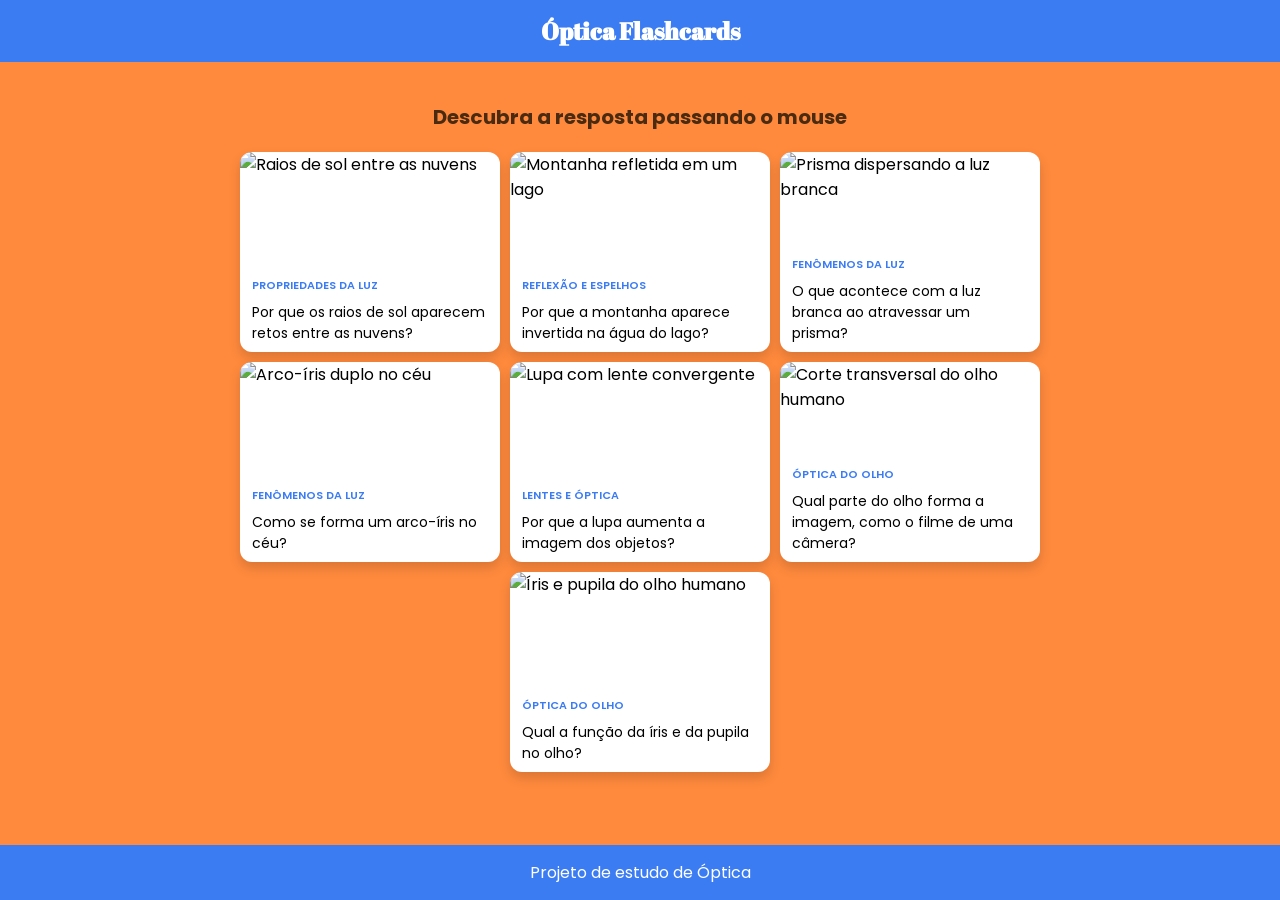
==== index.html @ ed56d59f "j" ====
<!DOCTYPE html>
<html lang="pt-br">
  <head>
    <meta charset="UTF-8" />
    <meta name="viewport" content="width=device-width, initial-scale=1.0" />
    <link href="https://fonts.googleapis.com/css2?family=Abril+Fatface&family=Poppins:ital,wght@0,100;0,200;0,300;0,400;0,500;0,600;0,700;0,800;0,900;1,100;1,200;1,300;1,400;1,500;1,600;1,700;1,800;1,900&display=swap" rel="stylesheet">
    <title>Óptica Flashcards</title>
    <style>
      * {
        margin: 0;
        padding: 0;
        box-sizing: border-box;
      }
      body {
        display: flex;
        flex-direction: column;
        min-height: 100vh;
        background-color: #ff8a3d;
        font-family: "Poppins", sans-serif;
      }
      h2 {
        font-size: 20px;
        margin: 20px 0;
        color: #4a2b12;
      }
      main {
        flex: 1;
        display: flex;
        flex-direction: column;
        align-items: center;
        padding: 20px;
      }
      footer {
        background-color: #3c7cf3;
        padding: 15px 25px;
        color: #fff;
        display: flex;
        flex-direction: column;
        justify-content: space-between;
        align-items: center;
      }
      .cabecalho {
        background-color: #3c7cf3;
        display: flex;
        justify-content: center;
        flex-direction: column;
        align-items: center;
        padding: 15px 25px;
      }
      section {
        display: flex;
        flex-wrap: wrap;
        align-items: flex-start;
        justify-content: center;
        gap: 10px;
        max-width: 860px;
      }
      h1.nome-site {
        font-family: "Abril Fatface", serif;
        color: #fff;
        font-size: 24px;
        align-self: center;
      }
      .cartao {
        width: 260px;
        height: 200px;
        flex: 0 0 260px;
        perspective: 1000px;
      }
      .cartao-imagem {
        display: block;
        width: 100%;
        max-width: 100%;
        height: 140px;
        object-fit: cover;
      }
      .cartao-categoria {
        display: block;
        font-size: 11px;
        color: #3c7cf3;
        font-weight: 600;
        text-transform: uppercase;
        padding: 4px 12px 0;
      }
      .cartao-interno {
        position: relative;
        width: 100%;
        height: 100%;
        transition: transform 0.8s;
        transform-style: preserve-3d;
        -webkit-transform-style: preserve-3d;
      }
      .cartao-frente, .cartao-verso {
        position: absolute;
        top: 0;
        left: 0;
        width: 100%;
        height: 100%;
        border-radius: 12px;
        box-shadow: 0 6px 12px rgba(0, 0, 0, 0.15);
        backface-visibility: hidden;
        -webkit-backface-visibility: hidden;
        overflow: hidden;
        display: flex;
        flex-direction: column;
        background-color: #fff;
      }
      .cartao-frente p, .cartao-verso p {
        padding: 8px 12px;
        font-size: 14px;
      }
      .cartao-verso {
        transform: rotateY(180deg);
        -webkit-transform: rotateY(180deg);
        padding: 16px;
        justify-content: center;
        align-items: center;
        text-align: center;
      }
      .cartao-verso p {
        padding: 0;
      }
      .cartao:hover .cartao-interno {
        transform: rotateY(180deg);
        -webkit-transform: rotateY(180deg);
      }
    </style>
  </head>
  <body>
    <header class="cabecalho">
      <h1 class="nome-site">Óptica Flashcards</h1>
    </header>

    <main>
      <h2>Descubra a resposta passando o mouse</h2>
      <section>

        <!-- PROPRIEDADES DA LUZ -->
        <article class="cartao">
          <div class="cartao-interno">
            <div class="cartao-frente">
              <img src="https://commons.wikimedia.org/wiki/Special:FilePath/Crepuscular_rays_colour.jpg" alt="Raios de sol entre as nuvens" class="cartao-imagem">
              <span class="cartao-categoria">Propriedades da luz</span>
              <p>Por que os raios de sol aparecem retos entre as nuvens?</p>
            </div>
            <div class="cartao-verso">
              <p>Porque a luz se propaga em linha reta (propagação retilínea) sempre que atravessa um meio homogêneo e transparente, como o ar.</p>
            </div>
          </div>
        </article>

        <!-- REFLEXÃO E ESPELHOS -->
        <article class="cartao">
          <div class="cartao-interno">
            <div class="cartao-frente">
              <img src="https://commons.wikimedia.org/wiki/Special:FilePath/Mount_Hood_reflected_in_Mirror_Lake,_Oregon.jpg" alt="Montanha refletida em um lago" class="cartao-imagem">
              <span class="cartao-categoria">Reflexão e espelhos</span>
              <p>Por que a montanha aparece invertida na água do lago?</p>
            </div>
            <div class="cartao-verso">
              <p>A superfície da água funciona como um espelho plano: o ângulo de incidência da luz é igual ao ângulo de reflexão, formando uma imagem simétrica.</p>
            </div>
          </div>
        </article>

        <!-- FENÔMENOS DA LUZ -->
        <article class="cartao">
          <div class="cartao-interno">
            <div class="cartao-frente">
              <img src="https://commons.wikimedia.org/wiki/Special:FilePath/Dispersive_Prism_Illustration_by_Spigget.jpg" alt="Prisma dispersando a luz branca" class="cartao-imagem">
              <span class="cartao-categoria">Fenômenos da luz</span>
              <p>O que acontece com a luz branca ao atravessar um prisma?</p>
            </div>
            <div class="cartao-verso">
              <p>Ela sofre dispersão: cada cor se refrata em um ângulo diferente, separando a luz branca nas cores do arco-íris.</p>
            </div>
          </div>
        </article>

        <article class="cartao">
          <div class="cartao-interno">
            <div class="cartao-frente">
              <img src="https://commons.wikimedia.org/wiki/Special:FilePath/Double-alaskan-rainbow.jpg" alt="Arco-íris duplo no céu" class="cartao-imagem">
              <span class="cartao-categoria">Fenômenos da luz</span>
              <p>Como se forma um arco-íris no céu?</p>
            </div>
            <div class="cartao-verso">
              <p>As gotas de chuva refratam e refletem a luz do sol, dispersando-a nas cores do espectro visível — o mesmo que acontece dentro de um prisma.</p>
            </div>
          </div>
        </article>

        <!-- LENTES E ÓPTICA -->
        <article class="cartao">
          <div class="cartao-interno">
            <div class="cartao-frente">
              <img src="https://commons.wikimedia.org/wiki/Special:FilePath/Magnifying_glass.jpg" alt="Lupa com lente convergente" class="cartao-imagem">
              <span class="cartao-categoria">Lentes e óptica</span>
              <p>Por que a lupa aumenta a imagem dos objetos?</p>
            </div>
            <div class="cartao-verso">
              <p>Porque é uma lente convergente: ela refrata a luz de forma a formar uma imagem virtual e ampliada do objeto observado.</p>
            </div>
          </div>
        </article>

        <!-- ÓPTICA DO CORPO HUMANO -->
        <article class="cartao">
          <div class="cartao-interno">
            <div class="cartao-frente">
              <img src="https://commons.wikimedia.org/wiki/Special:FilePath/Human_eye_cross-sectional_view_grayscale.png" alt="Corte transversal do olho humano" class="cartao-imagem">
              <span class="cartao-categoria">Óptica do olho</span>
              <p>Qual parte do olho forma a imagem, como o filme de uma câmera?</p>
            </div>
            <div class="cartao-verso">
              <p>A retina, camada no fundo do olho que recebe a luz focada pela córnea e pelo cristalino e a transforma em sinais nervosos.</p>
            </div>
          </div>
        </article>

        <article class="cartao">
          <div class="cartao-interno">
            <div class="cartao-frente">
              <img src="https://commons.wikimedia.org/wiki/Special:FilePath/Iris.eye.225px.jpg" alt="Íris e pupila do olho humano" class="cartao-imagem">
              <span class="cartao-categoria">Óptica do olho</span>
              <p>Qual a função da íris e da pupila no olho?</p>
            </div>
            <div class="cartao-verso">
              <p>A íris é o músculo colorido que controla o tamanho da pupila, a abertura por onde a luz entra, regulando quanta luz chega até a retina.</p>
            </div>
          </div>
        </article>

      </section>
    </main>

    <footer>
      <p>Projeto de estudo de Óptica</p>
    </footer>
  </body>
</html>
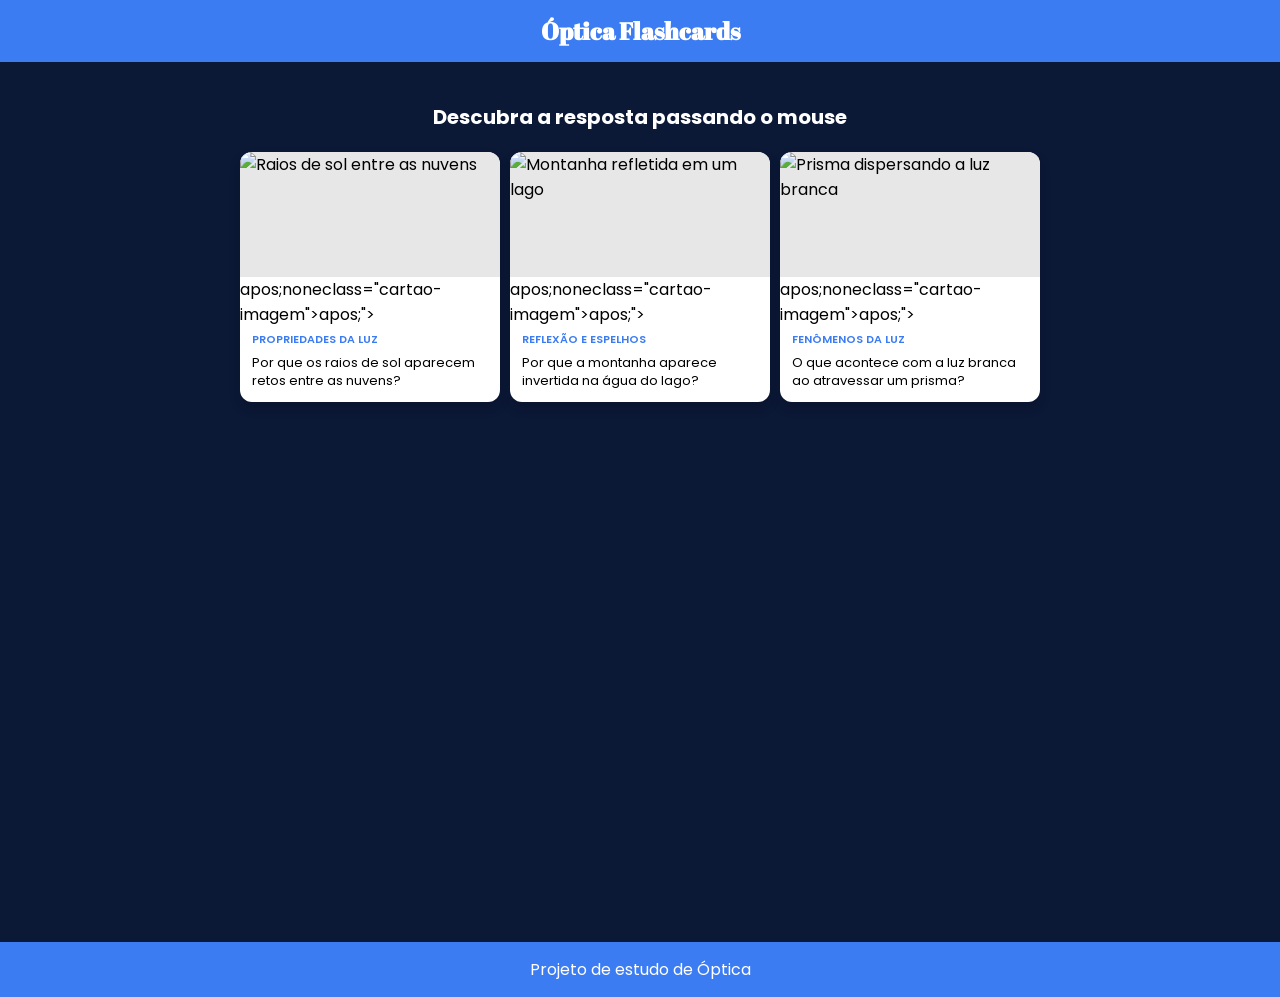
==== commit dba8a267: "s" ====
--- a/index.html
+++ b/index.html
@@ -15,13 +15,13 @@
         display: flex;
         flex-direction: column;
         min-height: 100vh;
-        background-color: #ff8a3d;
+        background-color: #0b1836;
         font-family: "Poppins", sans-serif;
       }
       h2 {
         font-size: 20px;
         margin: 20px 0;
-        color: #4a2b12;
+        color: #ffffff;
       }
       main {
         flex: 1;
@@ -63,7 +63,7 @@
       }
       .cartao {
         width: 260px;
-        height: 200px;
+        height: 250px;
         flex: 0 0 260px;
         perspective: 1000px;
       }
@@ -71,8 +71,9 @@
         display: block;
         width: 100%;
         max-width: 100%;
-        height: 140px;
+        height: 125px;
         object-fit: cover;
+        background-color: #e7e7e7; /* aparece enquanto a imagem carrega */
       }
       .cartao-categoria {
         display: block;
@@ -106,8 +107,9 @@
         background-color: #fff;
       }
       .cartao-frente p, .cartao-verso p {
-        padding: 8px 12px;
-        font-size: 14px;
+        padding: 6px 12px;
+        font-size: 13px;
+        line-height: 1.35;
       }
       .cartao-verso {
         transform: rotateY(180deg);
@@ -130,16 +132,16 @@
     <header class="cabecalho">
       <h1 class="nome-site">Óptica Flashcards</h1>
     </header>
-
+ 
     <main>
       <h2>Descubra a resposta passando o mouse</h2>
       <section>
-
+ 
         <!-- PROPRIEDADES DA LUZ -->
         <article class="cartao">
           <div class="cartao-interno">
             <div class="cartao-frente">
-              <img src="https://commons.wikimedia.org/wiki/Special:FilePath/Crepuscular_rays_colour.jpg" alt="Raios de sol entre as nuvens" class="cartao-imagem">
+              <img src="https://commons.wikimedia.org/wiki/Special:FilePath/Crepuscular_rays_mexico_01.jpg" alt="Raios de sol entre as nuvens" class="cartao-imagem" onerror="this.style.display=class="cartao-imagem">apos;noneclass="cartao-imagem">apos;">
               <span class="cartao-categoria">Propriedades da luz</span>
               <p>Por que os raios de sol aparecem retos entre as nuvens?</p>
             </div>
@@ -148,12 +150,12 @@
             </div>
           </div>
         </article>
-
+ 
         <!-- REFLEXÃO E ESPELHOS -->
         <article class="cartao">
           <div class="cartao-interno">
             <div class="cartao-frente">
-              <img src="https://commons.wikimedia.org/wiki/Special:FilePath/Mount_Hood_reflected_in_Mirror_Lake,_Oregon.jpg" alt="Montanha refletida em um lago" class="cartao-imagem">
+              <img src="https://commons.wikimedia.org/wiki/Special:FilePath/Mount_Hood_reflected_in_Mirror_Lake,_Oregon.jpg" alt="Montanha refletida em um lago" class="cartao-imagem" onerror="this.style.display=class="cartao-imagem">apos;noneclass="cartao-imagem">apos;">
               <span class="cartao-categoria">Reflexão e espelhos</span>
               <p>Por que a montanha aparece invertida na água do lago?</p>
             </div>
@@ -162,12 +164,12 @@
             </div>
           </div>
         </article>
-
+ 
         <!-- FENÔMENOS DA LUZ -->
         <article class="cartao">
           <div class="cartao-interno">
             <div class="cartao-frente">
-              <img src="https://commons.wikimedia.org/wiki/Special:FilePath/Dispersive_Prism_Illustration_by_Spigget.jpg" alt="Prisma dispersando a luz branca" class="cartao-imagem">
+              <img src="https://commons.wikimedia.org/wiki/Special:FilePath/Dispersive_Prism_Illustration_by_Spigget.jpg" alt="Prisma dispersando a luz branca" class="cartao-imagem" onerror="this.style.display=class="cartao-imagem">apos;noneclass="cartao-imagem">apos;">
               <span class="cartao-categoria">Fenômenos da luz</span>
               <p>O que acontece com a luz branca ao atravessar um prisma?</p>
             </div>
@@ -176,11 +178,11 @@
             </div>
           </div>
         </article>
-
-        <article class="cartao">
-          <div class="cartao-interno">
-            <div class="cartao-frente">
-              <img src="https://commons.wikimedia.org/wiki/Special:FilePath/Double-alaskan-rainbow.jpg" alt="Arco-íris duplo no céu" class="cartao-imagem">
+ 
+        <article class="cartao">
+          <div class="cartao-interno">
+            <div class="cartao-frente">
+              <img src="https://commons.wikimedia.org/wiki/Special:FilePath/Double-alaskan-rainbow.jpg" alt="Arco-íris duplo no céu" class="cartao-imagem" onerror="this.style.display=class="cartao-imagem">apos;noneclass="cartao-imagem">apos;">
               <span class="cartao-categoria">Fenômenos da luz</span>
               <p>Como se forma um arco-íris no céu?</p>
             </div>
@@ -189,12 +191,12 @@
             </div>
           </div>
         </article>
-
+ 
         <!-- LENTES E ÓPTICA -->
         <article class="cartao">
           <div class="cartao-interno">
             <div class="cartao-frente">
-              <img src="https://commons.wikimedia.org/wiki/Special:FilePath/Magnifying_glass.jpg" alt="Lupa com lente convergente" class="cartao-imagem">
+              <img src="https://commons.wikimedia.org/wiki/Special:FilePath/Magnifying_glass.jpg" alt="Lupa com lente convergente" class="cartao-imagem" onerror="this.style.display=class="cartao-imagem">apos;noneclass="cartao-imagem">apos;">
               <span class="cartao-categoria">Lentes e óptica</span>
               <p>Por que a lupa aumenta a imagem dos objetos?</p>
             </div>
@@ -203,12 +205,12 @@
             </div>
           </div>
         </article>
-
+ 
         <!-- ÓPTICA DO CORPO HUMANO -->
         <article class="cartao">
           <div class="cartao-interno">
             <div class="cartao-frente">
-              <img src="https://commons.wikimedia.org/wiki/Special:FilePath/Human_eye_cross-sectional_view_grayscale.png" alt="Corte transversal do olho humano" class="cartao-imagem">
+              <img src="https://commons.wikimedia.org/wiki/Special:FilePath/Human_eye_cross-sectional_view_grayscale.png" alt="Corte transversal do olho humano" class="cartao-imagem" onerror="this.style.display=class="cartao-imagem">apos;noneclass="cartao-imagem">apos;">
               <span class="cartao-categoria">Óptica do olho</span>
               <p>Qual parte do olho forma a imagem, como o filme de uma câmera?</p>
             </div>
@@ -217,11 +219,11 @@
             </div>
           </div>
         </article>
-
-        <article class="cartao">
-          <div class="cartao-interno">
-            <div class="cartao-frente">
-              <img src="https://commons.wikimedia.org/wiki/Special:FilePath/Iris.eye.225px.jpg" alt="Íris e pupila do olho humano" class="cartao-imagem">
+ 
+        <article class="cartao">
+          <div class="cartao-interno">
+            <div class="cartao-frente">
+              <img src="https://commons.wikimedia.org/wiki/Special:FilePath/Iris.eye.225px.jpg" alt="Íris e pupila do olho humano" class="cartao-imagem" onerror="this.style.display=class="cartao-imagem">apos;noneclass="cartao-imagem">apos;">
               <span class="cartao-categoria">Óptica do olho</span>
               <p>Qual a função da íris e da pupila no olho?</p>
             </div>
@@ -230,12 +232,13 @@
             </div>
           </div>
         </article>
-
+ 
       </section>
     </main>
-
+ 
     <footer>
       <p>Projeto de estudo de Óptica</p>
     </footer>
   </body>
-</html>+</html>
+ 
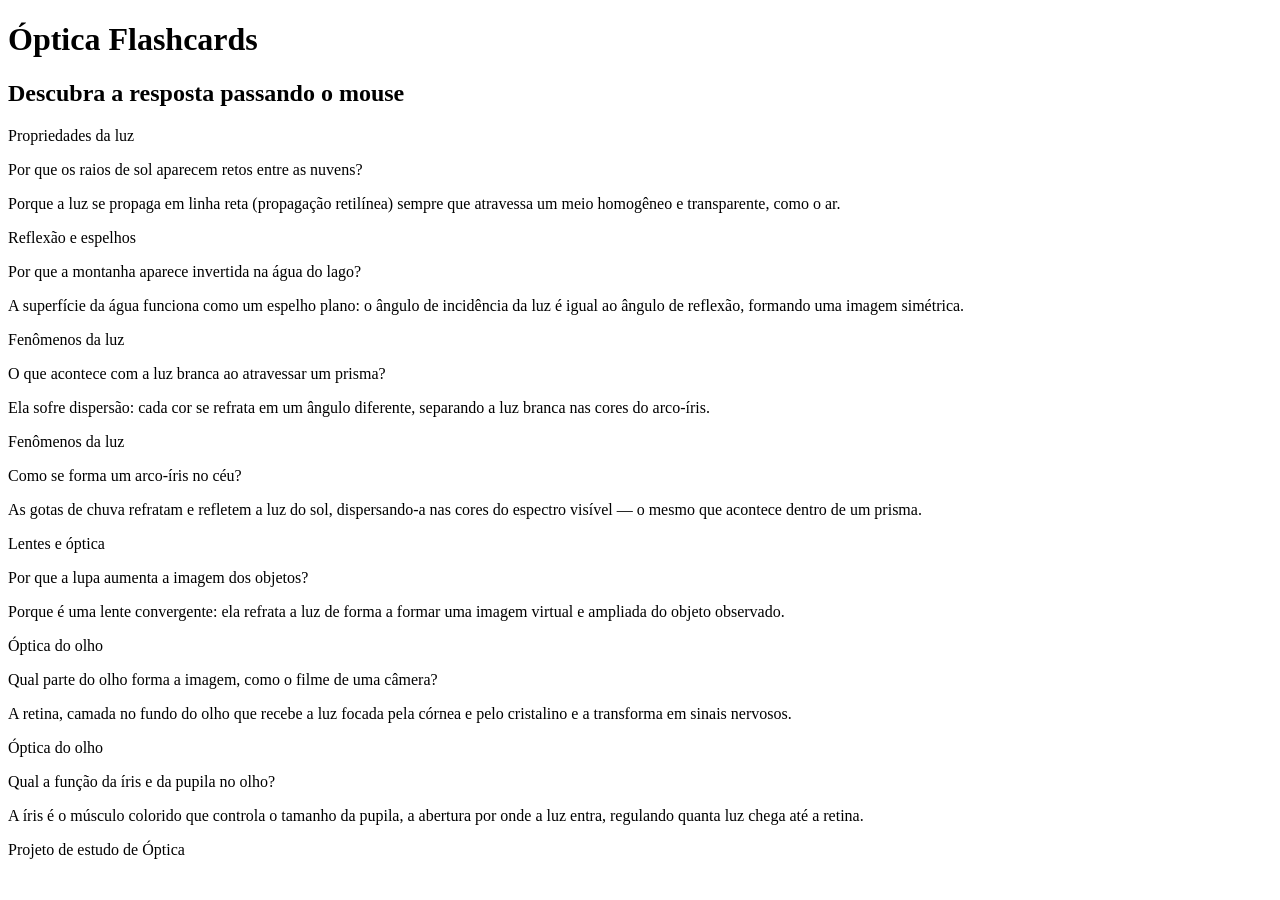
==== commit 2824d033: "s" ====
--- a/index.html
+++ b/index.html
@@ -5,128 +5,7 @@
     <meta name="viewport" content="width=device-width, initial-scale=1.0" />
     <link href="https://fonts.googleapis.com/css2?family=Abril+Fatface&family=Poppins:ital,wght@0,100;0,200;0,300;0,400;0,500;0,600;0,700;0,800;0,900;1,100;1,200;1,300;1,400;1,500;1,600;1,700;1,800;1,900&display=swap" rel="stylesheet">
     <title>Óptica Flashcards</title>
-    <style>
-      * {
-        margin: 0;
-        padding: 0;
-        box-sizing: border-box;
-      }
-      body {
-        display: flex;
-        flex-direction: column;
-        min-height: 100vh;
-        background-color: #0b1836;
-        font-family: "Poppins", sans-serif;
-      }
-      h2 {
-        font-size: 20px;
-        margin: 20px 0;
-        color: #ffffff;
-      }
-      main {
-        flex: 1;
-        display: flex;
-        flex-direction: column;
-        align-items: center;
-        padding: 20px;
-      }
-      footer {
-        background-color: #3c7cf3;
-        padding: 15px 25px;
-        color: #fff;
-        display: flex;
-        flex-direction: column;
-        justify-content: space-between;
-        align-items: center;
-      }
-      .cabecalho {
-        background-color: #3c7cf3;
-        display: flex;
-        justify-content: center;
-        flex-direction: column;
-        align-items: center;
-        padding: 15px 25px;
-      }
-      section {
-        display: flex;
-        flex-wrap: wrap;
-        align-items: flex-start;
-        justify-content: center;
-        gap: 10px;
-        max-width: 860px;
-      }
-      h1.nome-site {
-        font-family: "Abril Fatface", serif;
-        color: #fff;
-        font-size: 24px;
-        align-self: center;
-      }
-      .cartao {
-        width: 260px;
-        height: 250px;
-        flex: 0 0 260px;
-        perspective: 1000px;
-      }
-      .cartao-imagem {
-        display: block;
-        width: 100%;
-        max-width: 100%;
-        height: 125px;
-        object-fit: cover;
-        background-color: #e7e7e7; /* aparece enquanto a imagem carrega */
-      }
-      .cartao-categoria {
-        display: block;
-        font-size: 11px;
-        color: #3c7cf3;
-        font-weight: 600;
-        text-transform: uppercase;
-        padding: 4px 12px 0;
-      }
-      .cartao-interno {
-        position: relative;
-        width: 100%;
-        height: 100%;
-        transition: transform 0.8s;
-        transform-style: preserve-3d;
-        -webkit-transform-style: preserve-3d;
-      }
-      .cartao-frente, .cartao-verso {
-        position: absolute;
-        top: 0;
-        left: 0;
-        width: 100%;
-        height: 100%;
-        border-radius: 12px;
-        box-shadow: 0 6px 12px rgba(0, 0, 0, 0.15);
-        backface-visibility: hidden;
-        -webkit-backface-visibility: hidden;
-        overflow: hidden;
-        display: flex;
-        flex-direction: column;
-        background-color: #fff;
-      }
-      .cartao-frente p, .cartao-verso p {
-        padding: 6px 12px;
-        font-size: 13px;
-        line-height: 1.35;
-      }
-      .cartao-verso {
-        transform: rotateY(180deg);
-        -webkit-transform: rotateY(180deg);
-        padding: 16px;
-        justify-content: center;
-        align-items: center;
-        text-align: center;
-      }
-      .cartao-verso p {
-        padding: 0;
-      }
-      .cartao:hover .cartao-interno {
-        transform: rotateY(180deg);
-        -webkit-transform: rotateY(180deg);
-      }
-    </style>
+    <link rel="stylesheet" href="styles.css" />
   </head>
   <body>
     <header class="cabecalho">
@@ -141,7 +20,7 @@
         <article class="cartao">
           <div class="cartao-interno">
             <div class="cartao-frente">
-              <img src="https://commons.wikimedia.org/wiki/Special:FilePath/Crepuscular_rays_mexico_01.jpg" alt="Raios de sol entre as nuvens" class="cartao-imagem" onerror="this.style.display=class="cartao-imagem">apos;noneclass="cartao-imagem">apos;">
+              <img src="https://commons.wikimedia.org/wiki/Special:FilePath/Crepuscular_rays_mexico_01.jpg" alt="Raios de sol entre as nuvens" class="cartao-imagem" onerror="this.style.display=&#39;none&#39;">
               <span class="cartao-categoria">Propriedades da luz</span>
               <p>Por que os raios de sol aparecem retos entre as nuvens?</p>
             </div>
@@ -155,7 +34,7 @@
         <article class="cartao">
           <div class="cartao-interno">
             <div class="cartao-frente">
-              <img src="https://commons.wikimedia.org/wiki/Special:FilePath/Mount_Hood_reflected_in_Mirror_Lake,_Oregon.jpg" alt="Montanha refletida em um lago" class="cartao-imagem" onerror="this.style.display=class="cartao-imagem">apos;noneclass="cartao-imagem">apos;">
+              <img src="https://commons.wikimedia.org/wiki/Special:FilePath/Mount_Hood_reflected_in_Mirror_Lake,_Oregon.jpg" alt="Montanha refletida em um lago" class="cartao-imagem" onerror="this.style.display=&#39;none&#39;">
               <span class="cartao-categoria">Reflexão e espelhos</span>
               <p>Por que a montanha aparece invertida na água do lago?</p>
             </div>
@@ -169,7 +48,7 @@
         <article class="cartao">
           <div class="cartao-interno">
             <div class="cartao-frente">
-              <img src="https://commons.wikimedia.org/wiki/Special:FilePath/Dispersive_Prism_Illustration_by_Spigget.jpg" alt="Prisma dispersando a luz branca" class="cartao-imagem" onerror="this.style.display=class="cartao-imagem">apos;noneclass="cartao-imagem">apos;">
+              <img src="https://commons.wikimedia.org/wiki/Special:FilePath/Dispersive_Prism_Illustration_by_Spigget.jpg" alt="Prisma dispersando a luz branca" class="cartao-imagem" onerror="this.style.display=&#39;none&#39;">
               <span class="cartao-categoria">Fenômenos da luz</span>
               <p>O que acontece com a luz branca ao atravessar um prisma?</p>
             </div>
@@ -182,7 +61,7 @@
         <article class="cartao">
           <div class="cartao-interno">
             <div class="cartao-frente">
-              <img src="https://commons.wikimedia.org/wiki/Special:FilePath/Double-alaskan-rainbow.jpg" alt="Arco-íris duplo no céu" class="cartao-imagem" onerror="this.style.display=class="cartao-imagem">apos;noneclass="cartao-imagem">apos;">
+              <img src="https://commons.wikimedia.org/wiki/Special:FilePath/Double-alaskan-rainbow.jpg" alt="Arco-íris duplo no céu" class="cartao-imagem" onerror="this.style.display=&#39;none&#39;">
               <span class="cartao-categoria">Fenômenos da luz</span>
               <p>Como se forma um arco-íris no céu?</p>
             </div>
@@ -196,7 +75,7 @@
         <article class="cartao">
           <div class="cartao-interno">
             <div class="cartao-frente">
-              <img src="https://commons.wikimedia.org/wiki/Special:FilePath/Magnifying_glass.jpg" alt="Lupa com lente convergente" class="cartao-imagem" onerror="this.style.display=class="cartao-imagem">apos;noneclass="cartao-imagem">apos;">
+              <img src="https://commons.wikimedia.org/wiki/Special:FilePath/Magnifying_glass.jpg" alt="Lupa com lente convergente" class="cartao-imagem" onerror="this.style.display=&#39;none&#39;">
               <span class="cartao-categoria">Lentes e óptica</span>
               <p>Por que a lupa aumenta a imagem dos objetos?</p>
             </div>
@@ -210,7 +89,7 @@
         <article class="cartao">
           <div class="cartao-interno">
             <div class="cartao-frente">
-              <img src="https://commons.wikimedia.org/wiki/Special:FilePath/Human_eye_cross-sectional_view_grayscale.png" alt="Corte transversal do olho humano" class="cartao-imagem" onerror="this.style.display=class="cartao-imagem">apos;noneclass="cartao-imagem">apos;">
+              <img src="https://commons.wikimedia.org/wiki/Special:FilePath/Human_eye_cross-sectional_view_grayscale.png" alt="Corte transversal do olho humano" class="cartao-imagem" onerror="this.style.display=&#39;none&#39;">
               <span class="cartao-categoria">Óptica do olho</span>
               <p>Qual parte do olho forma a imagem, como o filme de uma câmera?</p>
             </div>
@@ -223,7 +102,7 @@
         <article class="cartao">
           <div class="cartao-interno">
             <div class="cartao-frente">
-              <img src="https://commons.wikimedia.org/wiki/Special:FilePath/Iris.eye.225px.jpg" alt="Íris e pupila do olho humano" class="cartao-imagem" onerror="this.style.display=class="cartao-imagem">apos;noneclass="cartao-imagem">apos;">
+              <img src="https://commons.wikimedia.org/wiki/Special:FilePath/Iris.eye.225px.jpg" alt="Íris e pupila do olho humano" class="cartao-imagem" onerror="this.style.display=&#39;none&#39;">
               <span class="cartao-categoria">Óptica do olho</span>
               <p>Qual a função da íris e da pupila no olho?</p>
             </div>
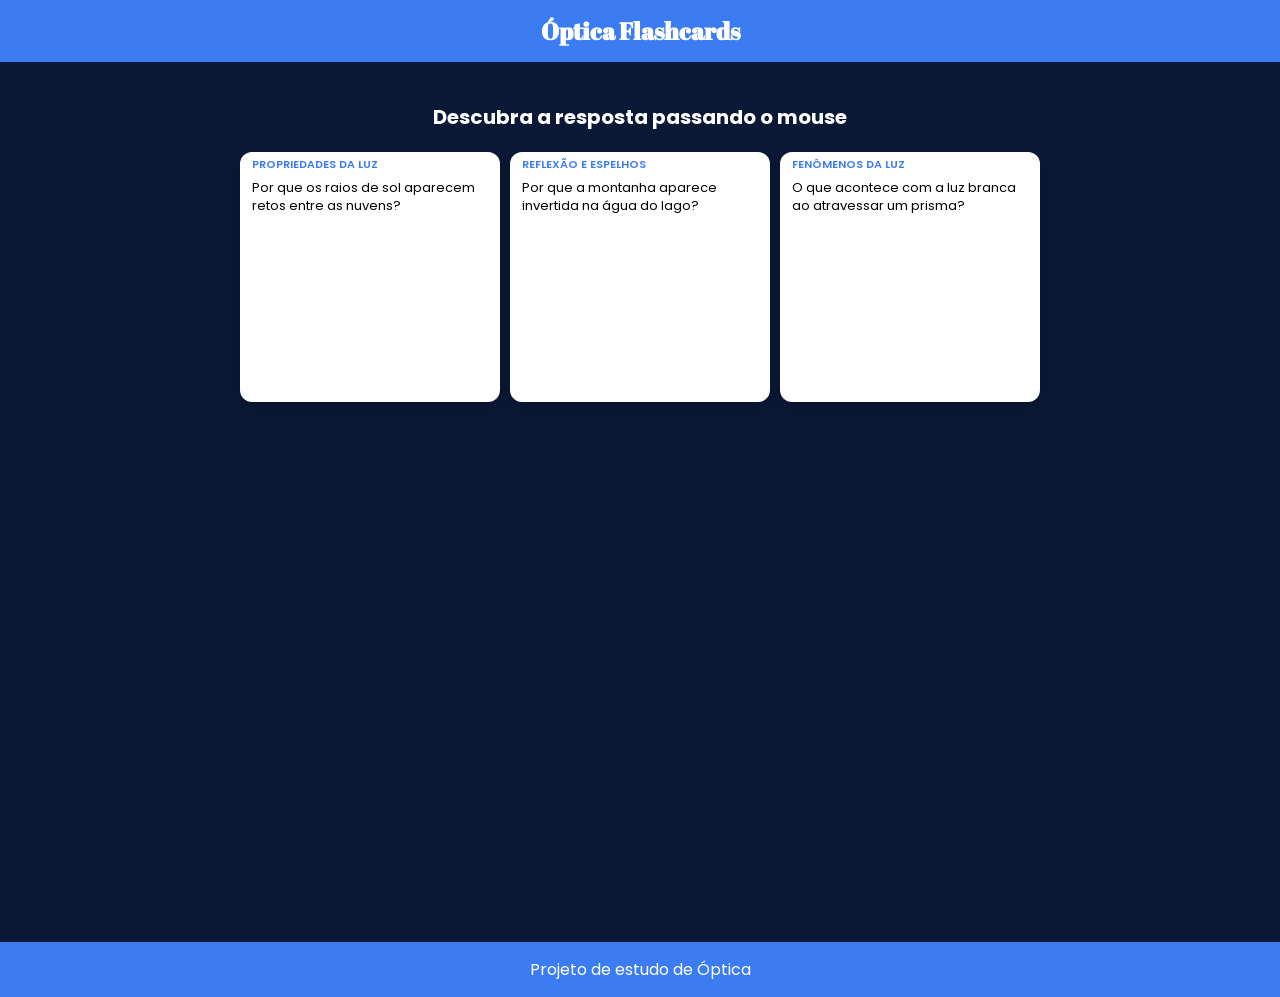
==== commit 851b09d5: "s" ====
--- a/index.html
+++ b/index.html
@@ -5,7 +5,7 @@
     <meta name="viewport" content="width=device-width, initial-scale=1.0" />
     <link href="https://fonts.googleapis.com/css2?family=Abril+Fatface&family=Poppins:ital,wght@0,100;0,200;0,300;0,400;0,500;0,600;0,700;0,800;0,900;1,100;1,200;1,300;1,400;1,500;1,600;1,700;1,800;1,900&display=swap" rel="stylesheet">
     <title>Óptica Flashcards</title>
-    <link rel="stylesheet" href="styles.css" />
+    <link rel="stylesheet" href="estilos.css" />
   </head>
   <body>
     <header class="cabecalho">
--- a/estilos.css
+++ b/estilos.css
@@ -0,0 +1,121 @@
+* {
+  margin: 0;
+  padding: 0;
+  box-sizing: border-box;
+}
+body {
+  display: flex;
+  flex-direction: column;
+  min-height: 100vh;
+  background-color: #0b1836;
+  font-family: "Poppins", sans-serif;
+}
+h2 {
+  font-size: 20px;
+  margin: 20px 0;
+  color: #ffffff;
+}
+main {
+  flex: 1;
+  display: flex;
+  flex-direction: column;
+  align-items: center;
+  padding: 20px;
+}
+footer {
+  background-color: #3c7cf3;
+  padding: 15px 25px;
+  color: #fff;
+  display: flex;
+  flex-direction: column;
+  justify-content: space-between;
+  align-items: center;
+}
+.cabecalho {
+  background-color: #3c7cf3;
+  display: flex;
+  justify-content: center;
+  flex-direction: column;
+  align-items: center;
+  padding: 15px 25px;
+}
+section {
+  display: flex;
+  flex-wrap: wrap;
+  align-items: flex-start;
+  justify-content: center;
+  gap: 10px;
+  max-width: 860px;
+}
+h1.nome-site {
+  font-family: "Abril Fatface", serif;
+  color: #fff;
+  font-size: 24px;
+  align-self: center;
+}
+.cartao {
+  width: 260px;
+  height: 250px;
+  flex: 0 0 260px;
+  perspective: 1000px;
+}
+.cartao-imagem {
+  display: block;
+  width: 100%;
+  max-width: 100%;
+  height: 125px;
+  object-fit: cover;
+  background-color: #e7e7e7; /* aparece enquanto a imagem carrega */
+}
+.cartao-categoria {
+  display: block;
+  font-size: 11px;
+  color: #3c7cf3;
+  font-weight: 600;
+  text-transform: uppercase;
+  padding: 4px 12px 0;
+}
+.cartao-interno {
+  position: relative;
+  width: 100%;
+  height: 100%;
+  transition: transform 0.8s;
+  transform-style: preserve-3d;
+  -webkit-transform-style: preserve-3d;
+}
+.cartao-frente, .cartao-verso {
+  position: absolute;
+  top: 0;
+  left: 0;
+  width: 100%;
+  height: 100%;
+  border-radius: 12px;
+  box-shadow: 0 6px 12px rgba(0, 0, 0, 0.15);
+  backface-visibility: hidden;
+  -webkit-backface-visibility: hidden;
+  overflow: hidden;
+  display: flex;
+  flex-direction: column;
+  background-color: #fff;
+}
+.cartao-frente p, .cartao-verso p {
+  padding: 6px 12px;
+  font-size: 13px;
+  line-height: 1.35;
+}
+.cartao-verso {
+  transform: rotateY(180deg);
+  -webkit-transform: rotateY(180deg);
+  padding: 16px;
+  justify-content: center;
+  align-items: center;
+  text-align: center;
+}
+.cartao-verso p {
+  padding: 0;
+}
+.cartao:hover .cartao-interno {
+  transform: rotateY(180deg);
+  -webkit-transform: rotateY(180deg);
+}
+ 
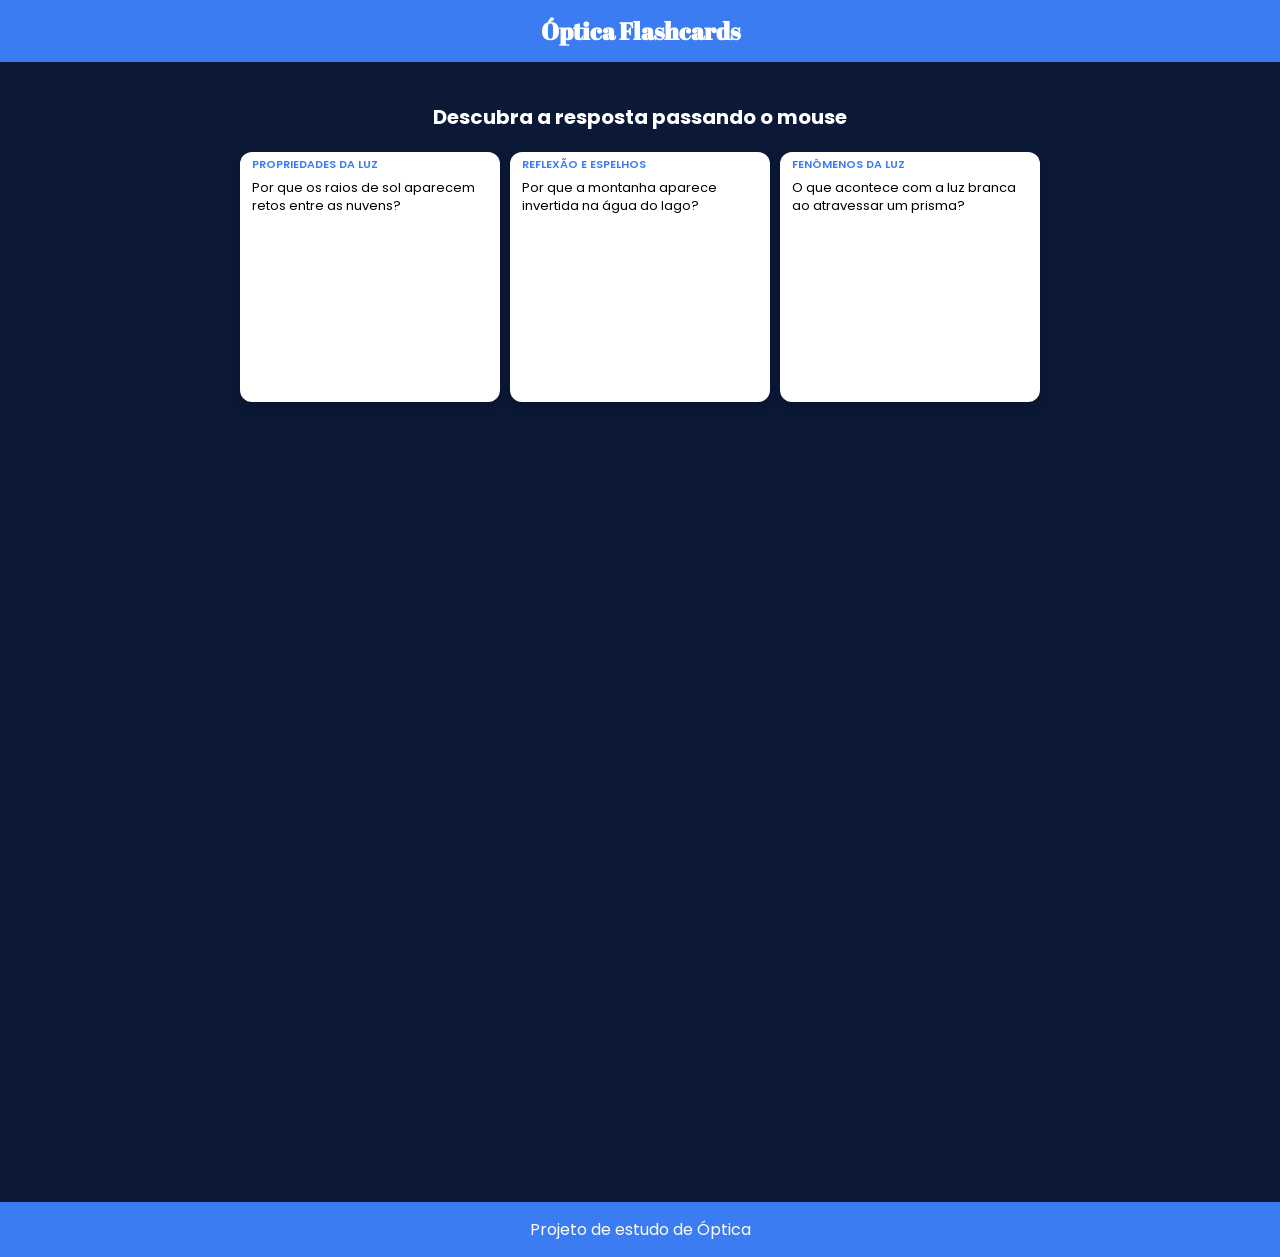
==== commit 9d382122: "s" ====
--- a/index.html
+++ b/index.html
@@ -11,11 +11,11 @@
     <header class="cabecalho">
       <h1 class="nome-site">Óptica Flashcards</h1>
     </header>
- 
+
     <main>
       <h2>Descubra a resposta passando o mouse</h2>
       <section>
- 
+
         <!-- PROPRIEDADES DA LUZ -->
         <article class="cartao">
           <div class="cartao-interno">
@@ -29,7 +29,7 @@
             </div>
           </div>
         </article>
- 
+
         <!-- REFLEXÃO E ESPELHOS -->
         <article class="cartao">
           <div class="cartao-interno">
@@ -43,7 +43,7 @@
             </div>
           </div>
         </article>
- 
+
         <!-- FENÔMENOS DA LUZ -->
         <article class="cartao">
           <div class="cartao-interno">
@@ -57,7 +57,7 @@
             </div>
           </div>
         </article>
- 
+
         <article class="cartao">
           <div class="cartao-interno">
             <div class="cartao-frente">
@@ -70,7 +70,7 @@
             </div>
           </div>
         </article>
- 
+
         <!-- LENTES E ÓPTICA -->
         <article class="cartao">
           <div class="cartao-interno">
@@ -84,7 +84,7 @@
             </div>
           </div>
         </article>
- 
+
         <!-- ÓPTICA DO CORPO HUMANO -->
         <article class="cartao">
           <div class="cartao-interno">
@@ -98,7 +98,7 @@
             </div>
           </div>
         </article>
- 
+
         <article class="cartao">
           <div class="cartao-interno">
             <div class="cartao-frente">
@@ -111,13 +111,51 @@
             </div>
           </div>
         </article>
- 
+
+        <!-- EXPERIMENTOS EM SALA -->
+        <article class="cartao">
+          <div class="cartao-interno">
+            <div class="cartao-frente">
+              <img src="img/experimento-laser-fenda.jpg" alt="Experimento de laser passando por uma fenda" class="cartao-imagem" onerror="this.style.display='none'">
+              <span class="cartao-categoria">Experimentos em sala</span>
+              <p>O que acontece quando um laser passa por uma fenda estreita?</p>
+            </div>
+            <div class="cartao-verso">
+              <p>O feixe sofre difração: ao passar pela fenda, a luz se espalha e forma um padrão de listras claras e escuras na parede — uma prova do comportamento ondulatório da luz.</p>
+            </div>
+          </div>
+        </article>
+
+        <article class="cartao">
+          <div class="cartao-interno">
+            <div class="cartao-frente">
+              <img src="img/experimento-sensor-gas.jpg" alt="Sensor de gás montado com Arduino" class="cartao-imagem" onerror="this.style.display='none'">
+              <span class="cartao-categoria">Experimentos em sala</span>
+              <p>Como um sensor de gás ligado a um Arduino detecta gás no ar?</p>
+            </div>
+            <div class="cartao-verso">
+              <p>O sensor muda sua resistência elétrica conforme o gás presente no ar. O Arduino lê essa variação e aciona um alerta (LED, display ou som) quando ela ultrapassa um limite definido no código.</p>
+            </div>
+          </div>
+        </article>
+
+        <article class="cartao">
+          <div class="cartao-interno">
+            <div class="cartao-frente">
+              <span class="cartao-categoria">Experimentos em sala</span>
+              <p>Como um LDR detecta a luz de um LED girando em um servo motor?</p>
+            </div>
+            <div class="cartao-verso">
+              <p>O LDR muda sua resistência conforme a luz que recebe. Enquanto o servo motor gira o LED por vários ângulos, o LDR registra a variação de intensidade luminosa em cada posição.</p>
+            </div>
+          </div>
+        </article>
+
       </section>
     </main>
- 
+
     <footer>
       <p>Projeto de estudo de Óptica</p>
     </footer>
   </body>
-</html>
- +</html>
--- a/estilos.css
+++ b/estilos.css
@@ -117,5 +117,4 @@
 .cartao:hover .cartao-interno {
   transform: rotateY(180deg);
   -webkit-transform: rotateY(180deg);
-}
- +}
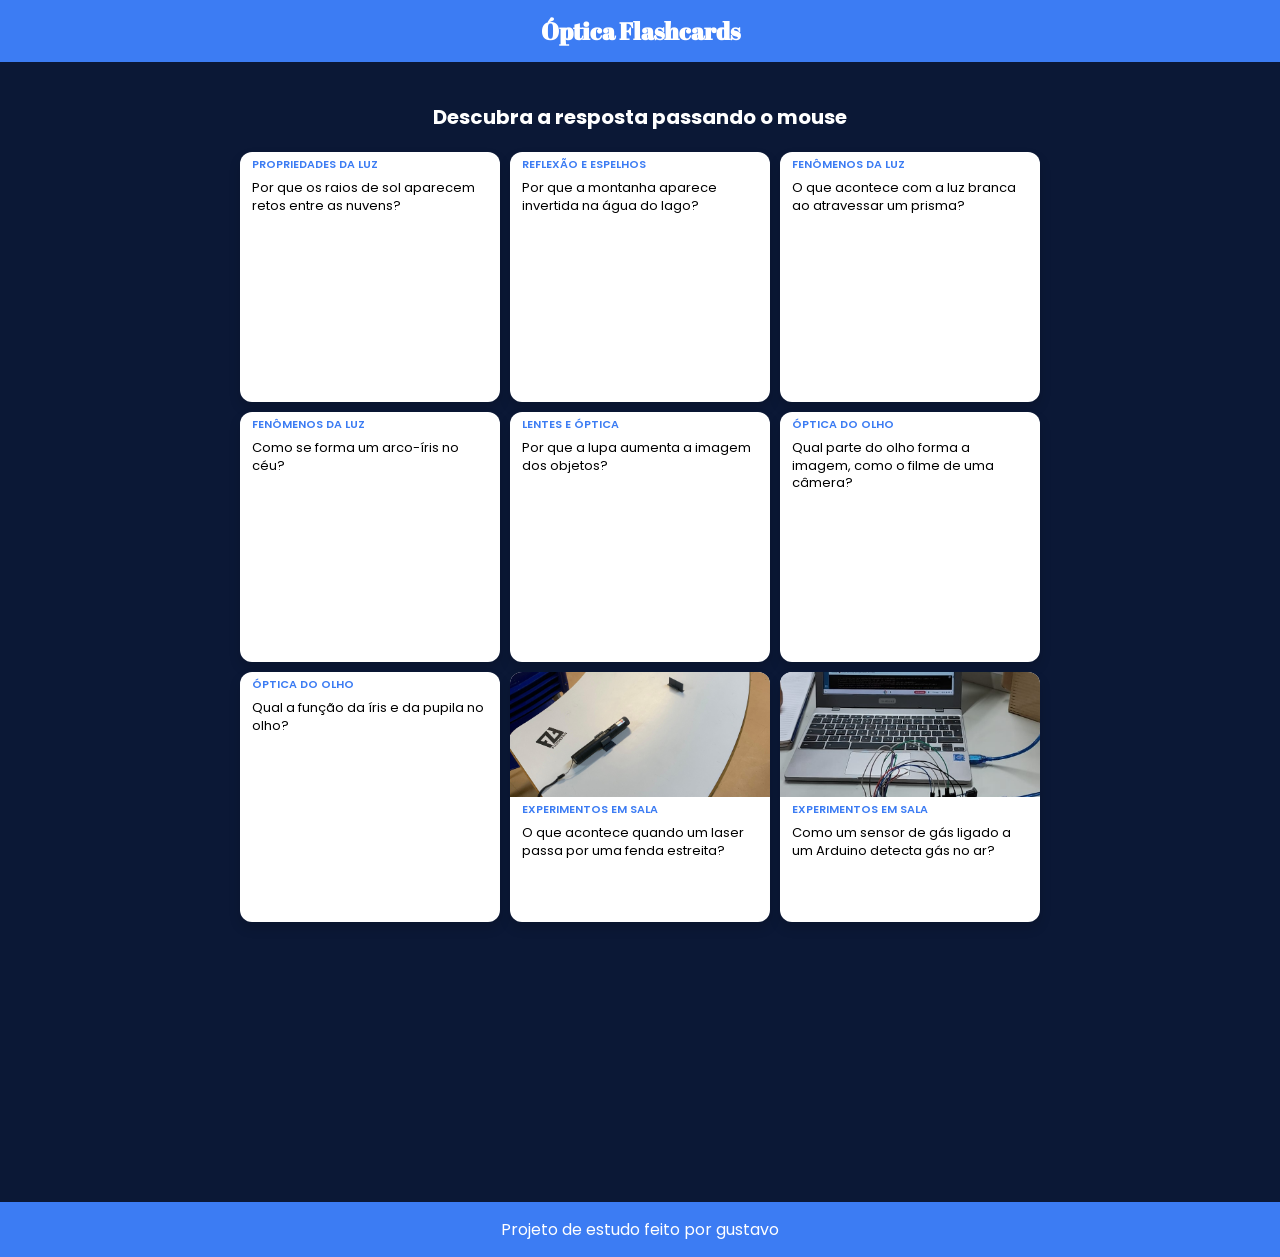
==== commit 079410dd: "q" ====
--- a/index.html
+++ b/index.html
@@ -142,6 +142,7 @@
         <article class="cartao">
           <div class="cartao-interno">
             <div class="cartao-frente">
+              <img src="img/1000073245.jpg" alt="'experimento LDR" class="cartao-imagem" onerror="this.style.display=&#39;none&#39;">
               <span class="cartao-categoria">Experimentos em sala</span>
               <p>Como um LDR detecta a luz de um LED girando em um servo motor?</p>
             </div>
@@ -155,7 +156,7 @@
     </main>
 
     <footer>
-      <p>Projeto de estudo de Óptica</p>
+      <p>Projeto de estudo feito por gustavo</p>
     </footer>
   </body>
 </html>
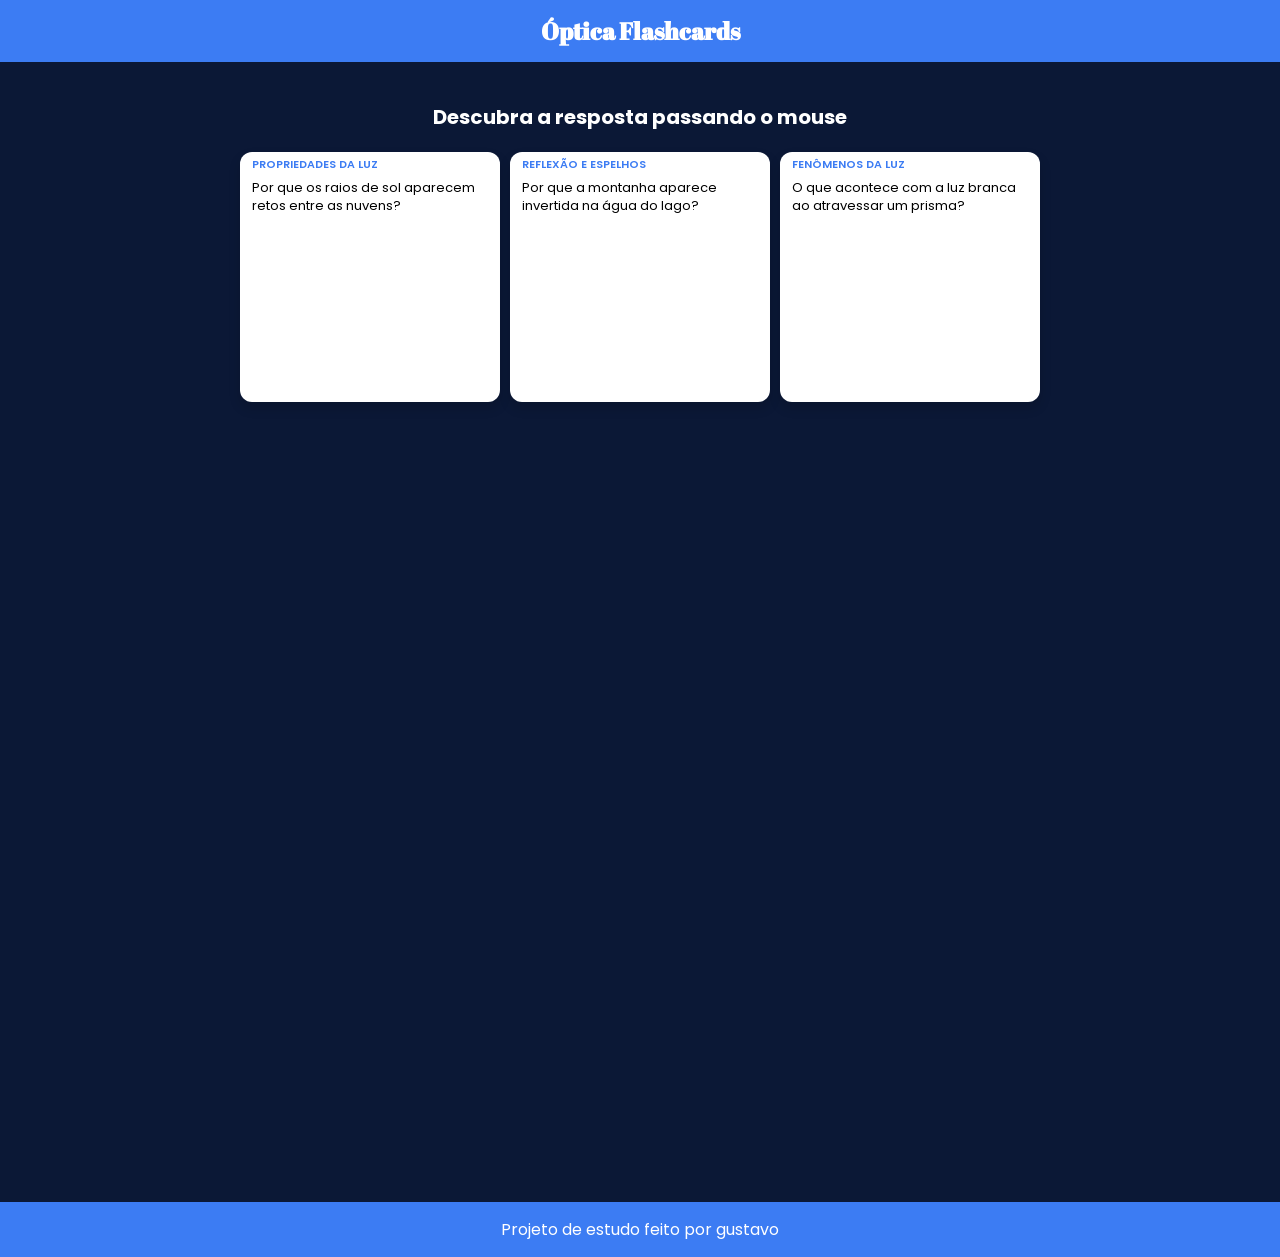
==== commit e46d30c8: "d" ====
--- a/index.html
+++ b/index.html
@@ -142,7 +142,7 @@
         <article class="cartao">
           <div class="cartao-interno">
             <div class="cartao-frente">
-              <img src="img/1000073245.jpg" alt="'experimento LDR" class="cartao-imagem" onerror="this.style.display=&#39;none&#39;">
+              <img src="img/1000073245.jpg" alt="'experimento ldr" class="cartao-imagem" onerror="this.style.display=&#39;none&#39;">
               <span class="cartao-categoria">Experimentos em sala</span>
               <p>Como um LDR detecta a luz de um LED girando em um servo motor?</p>
             </div>
